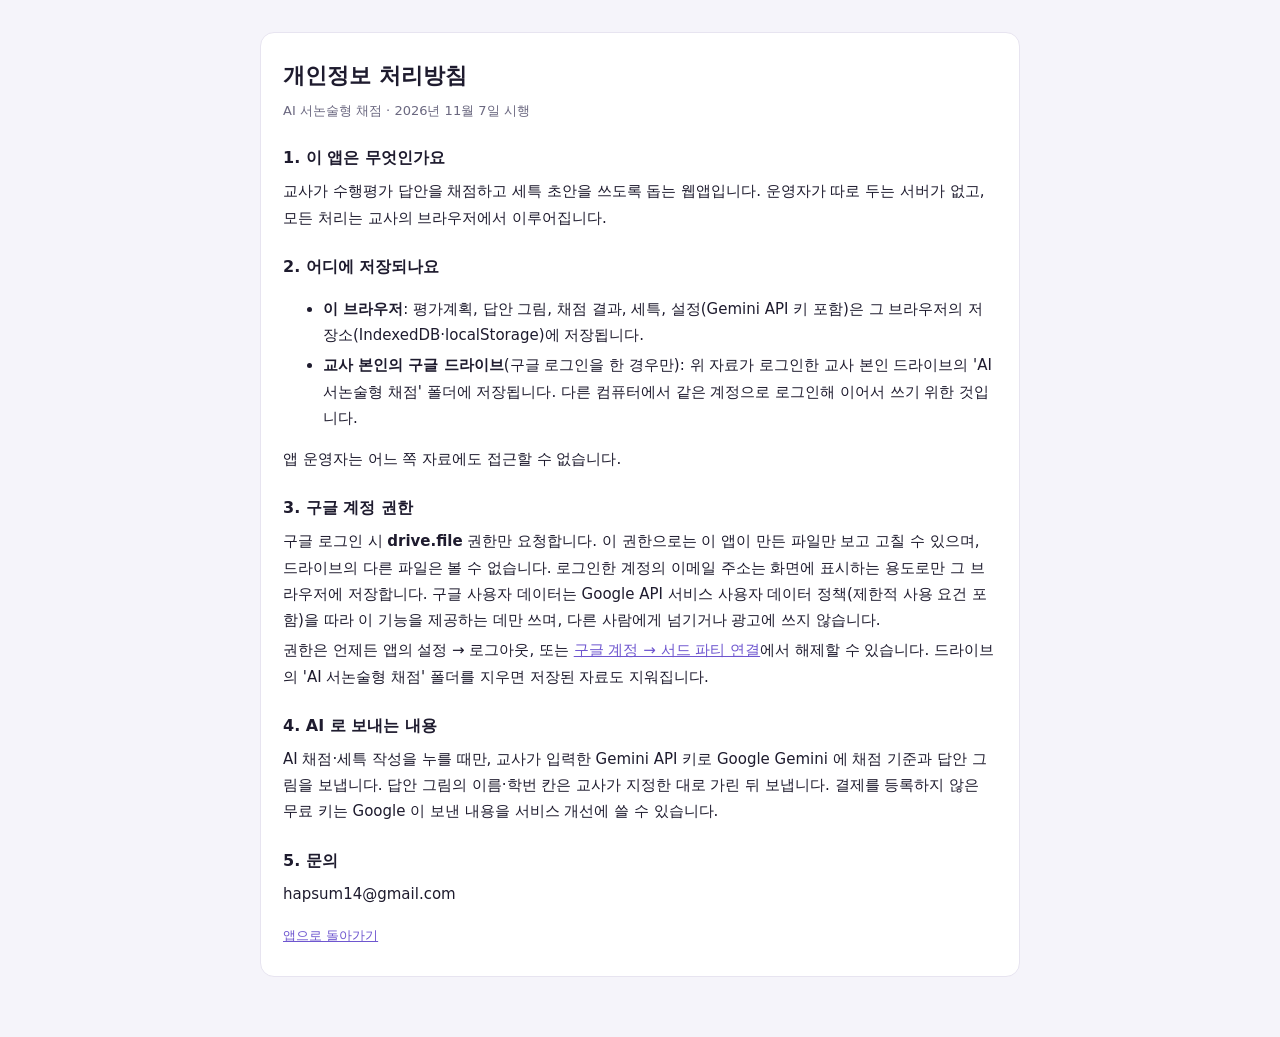
==== privacy.html @ 45fac4fd "구글 로그인 → 내 구글 드라이브에 채점 기록·답안 그림·설정 저장(다른 컴퓨터에서 이어서), 개인정보 처리방침 Co-Authored-By: Claude Opus 5.5 <nore" ====
<!doctype html>
<html lang="ko">
<head>
<meta charset="utf-8">
<meta name="viewport" content="width=device-width, initial-scale=1">
<title>개인정보 처리방침 · AI 서논술형 채점</title>
<style>
  :root{--bg:#F5F4FA;--card:#fff;--text:#1E1B2E;--muted:#6B6880;--accent:#6E56CF;--line:#E7E4F0}
  @media (prefers-color-scheme:dark){:root{--bg:#16131F;--card:#1F1B2C;--text:#ECE9F5;--muted:#A6A1B8;--accent:#B7A6FF;--line:#2F2A42}}
  body{margin:0;background:var(--bg);color:var(--text);font:15px/1.75 "IBM Plex Sans KR","Noto Sans KR",system-ui,sans-serif}
  main{max-width:760px;margin:0 auto;padding:32px 16px 60px}
  .card{background:var(--card);border:1px solid var(--line);border-radius:14px;padding:24px 22px}
  h1{font-size:22px;margin:0 0 4px} h2{font-size:16px;margin:22px 0 6px}
  p,li{margin:4px 0} .muted{color:var(--muted);font-size:13px} a{color:var(--accent)}
</style>
</head>
<body>
<main><div class="card">
  <h1>개인정보 처리방침</h1>
  <p class="muted">AI 서논술형 채점 · 2026년 11월 7일 시행</p>

  <h2>1. 이 앱은 무엇인가요</h2>
  <p>교사가 수행평가 답안을 채점하고 세특 초안을 쓰도록 돕는 웹앱입니다. 운영자가 따로 두는 서버가 없고, 모든 처리는 교사의 브라우저에서 이루어집니다.</p>

  <h2>2. 어디에 저장되나요</h2>
  <ul>
    <li><b>이 브라우저</b>: 평가계획, 답안 그림, 채점 결과, 세특, 설정(Gemini API 키 포함)은 그 브라우저의 저장소(IndexedDB·localStorage)에 저장됩니다.</li>
    <li><b>교사 본인의 구글 드라이브</b>(구글 로그인을 한 경우만): 위 자료가 로그인한 교사 본인 드라이브의 'AI 서논술형 채점' 폴더에 저장됩니다. 다른 컴퓨터에서 같은 계정으로 로그인해 이어서 쓰기 위한 것입니다.</li>
  </ul>
  <p>앱 운영자는 어느 쪽 자료에도 접근할 수 없습니다.</p>

  <h2>3. 구글 계정 권한</h2>
  <p>구글 로그인 시 <b>drive.file</b> 권한만 요청합니다. 이 권한으로는 이 앱이 만든 파일만 보고 고칠 수 있으며, 드라이브의 다른 파일은 볼 수 없습니다. 로그인한 계정의 이메일 주소는 화면에 표시하는 용도로만 그 브라우저에 저장합니다.
  구글 사용자 데이터는 Google API 서비스 사용자 데이터 정책(제한적 사용 요건 포함)을 따라 이 기능을 제공하는 데만 쓰며, 다른 사람에게 넘기거나 광고에 쓰지 않습니다.</p>
  <p>권한은 언제든 앱의 설정 → 로그아웃, 또는 <a href="https://myaccount.google.com/permissions" target="_blank" rel="noopener">구글 계정 → 서드 파티 연결</a>에서 해제할 수 있습니다. 드라이브의 'AI 서논술형 채점' 폴더를 지우면 저장된 자료도 지워집니다.</p>

  <h2>4. AI 로 보내는 내용</h2>
  <p>AI 채점·세특 작성을 누를 때만, 교사가 입력한 Gemini API 키로 Google Gemini 에 채점 기준과 답안 그림을 보냅니다. 답안 그림의 이름·학번 칸은 교사가 지정한 대로 가린 뒤 보냅니다. 결제를 등록하지 않은 무료 키는 Google 이 보낸 내용을 서비스 개선에 쓸 수 있습니다.</p>

  <h2>5. 문의</h2>
  <p>hapsum14@gmail.com</p>
  <p class="muted" style="margin-top:18px"><a href="./">앱으로 돌아가기</a></p>
</div></main>
</body>
</html>
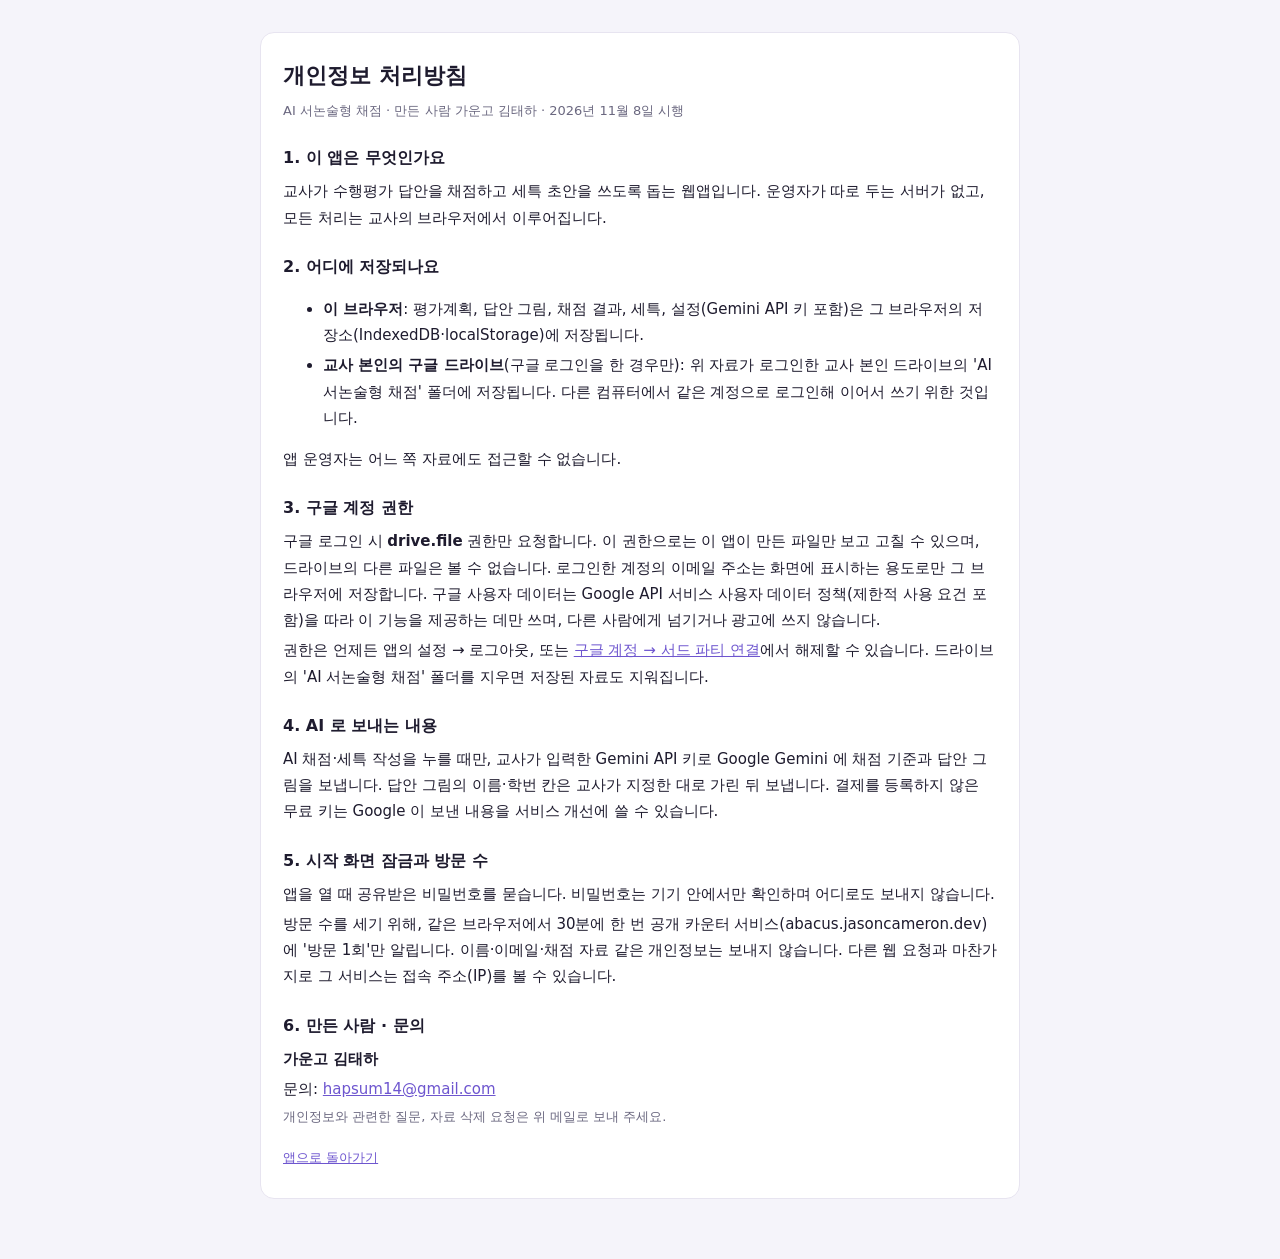
==== commit a9bc865e: "만든이·방문 수를 본문 아래 바닥글로(아이콘 칩), 개인정보 처리방침에 만든 사람(가운고 김태하)·문의 메일·잠금과 방문 수 세기 안내 Co-Authored-By: Claude O" ====
--- a/privacy.html
+++ b/privacy.html
@@ -17,7 +17,7 @@
 <body>
 <main><div class="card">
   <h1>개인정보 처리방침</h1>
-  <p class="muted">AI 서논술형 채점 · 2026년 11월 7일 시행</p>
+  <p class="muted">AI 서논술형 채점 · 만든 사람 가운고 김태하 · 2026년 11월 8일 시행</p>
 
   <h2>1. 이 앱은 무엇인가요</h2>
   <p>교사가 수행평가 답안을 채점하고 세특 초안을 쓰도록 돕는 웹앱입니다. 운영자가 따로 두는 서버가 없고, 모든 처리는 교사의 브라우저에서 이루어집니다.</p>
@@ -37,8 +37,14 @@
   <h2>4. AI 로 보내는 내용</h2>
   <p>AI 채점·세특 작성을 누를 때만, 교사가 입력한 Gemini API 키로 Google Gemini 에 채점 기준과 답안 그림을 보냅니다. 답안 그림의 이름·학번 칸은 교사가 지정한 대로 가린 뒤 보냅니다. 결제를 등록하지 않은 무료 키는 Google 이 보낸 내용을 서비스 개선에 쓸 수 있습니다.</p>
 
-  <h2>5. 문의</h2>
-  <p>hapsum14@gmail.com</p>
+  <h2>5. 시작 화면 잠금과 방문 수</h2>
+  <p>앱을 열 때 공유받은 비밀번호를 묻습니다. 비밀번호는 기기 안에서만 확인하며 어디로도 보내지 않습니다.</p>
+  <p>방문 수를 세기 위해, 같은 브라우저에서 30분에 한 번 공개 카운터 서비스(abacus.jasoncameron.dev)에 '방문 1회'만 알립니다. 이름·이메일·채점 자료 같은 개인정보는 보내지 않습니다. 다른 웹 요청과 마찬가지로 그 서비스는 접속 주소(IP)를 볼 수 있습니다.</p>
+
+  <h2>6. 만든 사람 · 문의</h2>
+  <p><b>가운고 김태하</b></p>
+  <p>문의: <a href="mailto:hapsum14@gmail.com">hapsum14@gmail.com</a></p>
+  <p class="muted">개인정보와 관련한 질문, 자료 삭제 요청은 위 메일로 보내 주세요.</p>
   <p class="muted" style="margin-top:18px"><a href="./">앱으로 돌아가기</a></p>
 </div></main>
 </body>
